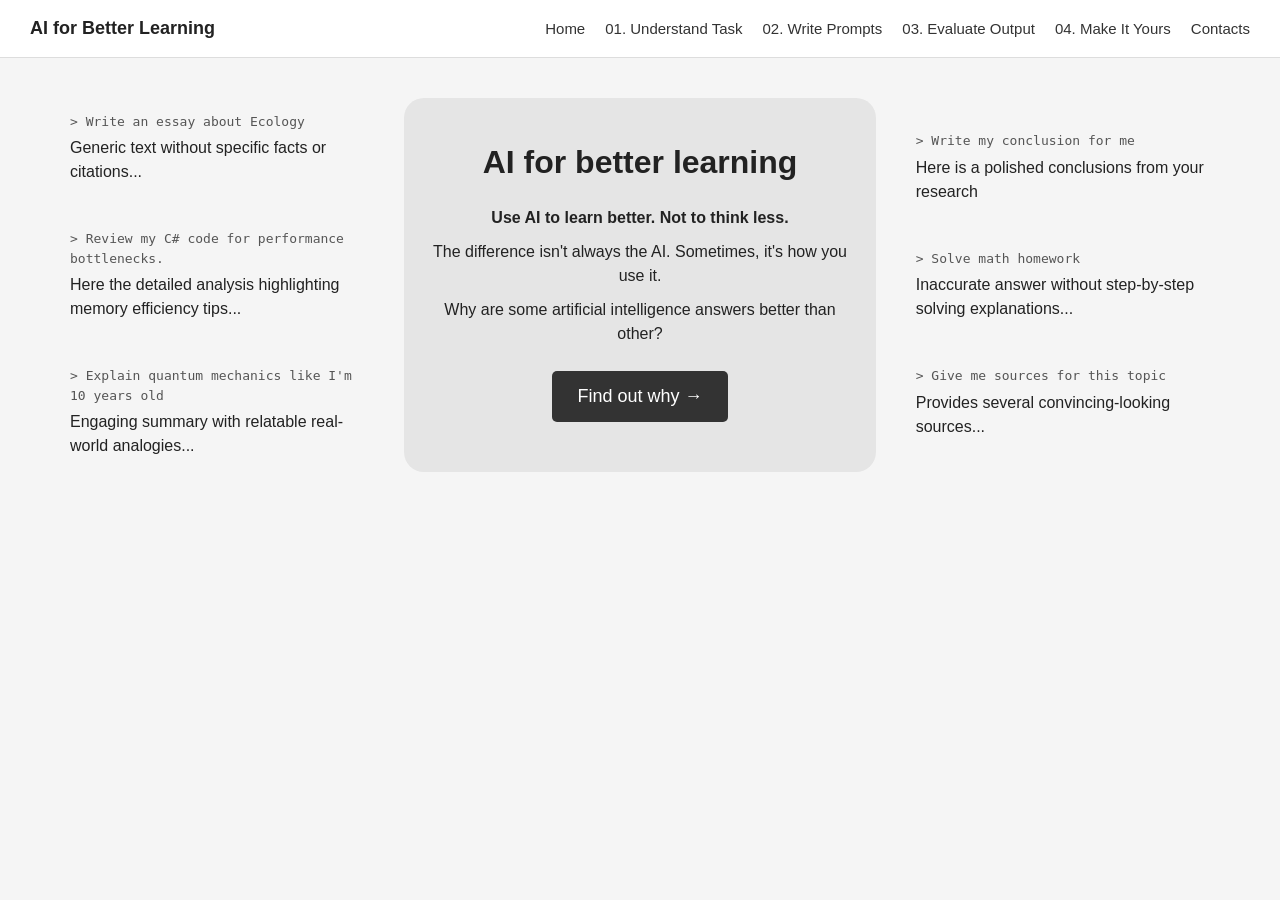
==== My project/index.html @ cc1bfc19 "Home page skeleton done" ====
<!doctype html>
<html lang="en">
  <head>
    <meta charset="utf-8" />
    <title>AI for Better Learning</title>
    <link rel="stylesheet" href="css/style.css" />
  </head>
  <body>
    <header>
      <nav>
        <p class="logo">AI for Better Learning</p>
        <ul>
          <li><a href="index.html">Home</a></li>
          <li><a href="understand.html">01. Understand Task</a></li>
          <li><a href="prompts.html">02. Write Prompts</a></li>
          <li><a href="evaluate.html">03. Evaluate Output</a></li>
          <li><a href="make-it-yours.html">04. Make It Yours</a></li>
          <li><a href="contact.html">Contacts</a></li>
        </ul>
      </nav>
    </header>

    <main>
      <section class="main-layout">
        <!-- Left column text blocks -->
        <aside class="side-column">
          <article class="text-block">
            <p class="prompt-text">&gt; Write an essay about Ecology</p>
            <p>Generic text without specific facts or citations...</p>
          </article>

          <article class="text-block">
            <p class="prompt-text">
              &gt; Review my C# code for performance bottlenecks.
            </p>
            <p>
              Here the detailed analysis highlighting memory efficiency tips...
            </p>
          </article>

          <article class="text-block">
            <p class="prompt-text">
              &gt; Explain quantum mechanics like I'm 10 years old
            </p>
            <p>Engaging summary with relatable real-world analogies...</p>
          </article>
        </aside>

        <!-- Central banner section -->
        <section class="center-block">
          <h1>AI for better learning</h1>
          <p class="sub-title">Use AI to learn better. Not to think less.</p>
          <p>
            The difference isn't always the AI. Sometimes, it's how you use it.
          </p>
          <p>Why are some artificial intelligence answers better than other?</p>

          <p class="cta-wrapper">
            <a href="understand.html" class="btn">Find out why &rarr;</a>
          </p>
        </section>

        <!-- Right column text blocks -->
        <aside class="side-column">
          <article class="text-block">
            <p class="prompt-text">&gt; Write my conclusion for me</p>
            <p>Here is a polished conclusions from your research</p>
          </article>

          <article class="text-block">
            <p class="prompt-text">&gt; Solve math homework</p>
            <p>
              Inaccurate answer without step-by-step solving explanations...
            </p>
          </article>

          <article class="text-block">
            <p class="prompt-text">&gt; Give me sources for this topic</p>
            <p>Provides several convincing-looking sources...</p>
          </article>
        </aside>
      </section>
    </main>
  </body>
</html>
---- My project/css/style.css ----
* {
    box-sizing: border-box;
    margin: 0;
    padding: 0;
}

body {
    font-family: sans-serif;
    background-color: #f5f5f5;
    color: #222222;
    line-height: 1.5;
}

/* Header and Navigation */
header {
    background-color: #ffffff;
    border-bottom: 1px solid #dddddd;
    padding: 15px 30px;
}

nav {
    display: flex;
    justify-content: space-between;
    align-items: center;
}

.logo {
    font-weight: bold;
    font-size: 18px;
}

nav ul {
    list-style: none;
    display: flex;
    gap: 20px;
}

nav a {
    text-decoration: none;
    color: #333333;
    font-size: 15px;
}

/* Main 3-column layout */
main {
    max-width: 1200px;
    margin: 40px auto;
    padding: 0 20px;
}

.main-layout {
    display: grid;
    grid-template-columns: 1fr 1.5fr 1fr;
    gap: 30px;
    align-items: center;
}

/* Side columns for prompts */
.side-column {
    display: flex;
    flex-direction: column;
    gap: 25px;
}

.text-block {
    padding: 10px;
}

.prompt-text {
    font-family: monospace;
    font-size: 13px;
    color: #555555;
    margin-bottom: 5px;
}

/* Center block */
.center-block {
    background-color: #e5e5e5;
    padding: 40px 20px;
    border-radius: 20px;
    text-align: center;
}

.center-block h1 {
    font-size: 32px;
    margin-bottom: 20px;
}

.sub-title {
    font-weight: bold;
    margin-bottom: 10px;
}

.center-block p {
    margin-bottom: 10px;
}

.cta-wrapper {
    margin-top: 25px;
}

/* Primary button */
.btn {
    display: inline-block;
    background-color: #333333;
    color: #ffffff;
    padding: 12px 25px;
    text-decoration: none;
    border-radius: 5px;
    font-size: 18px;
}
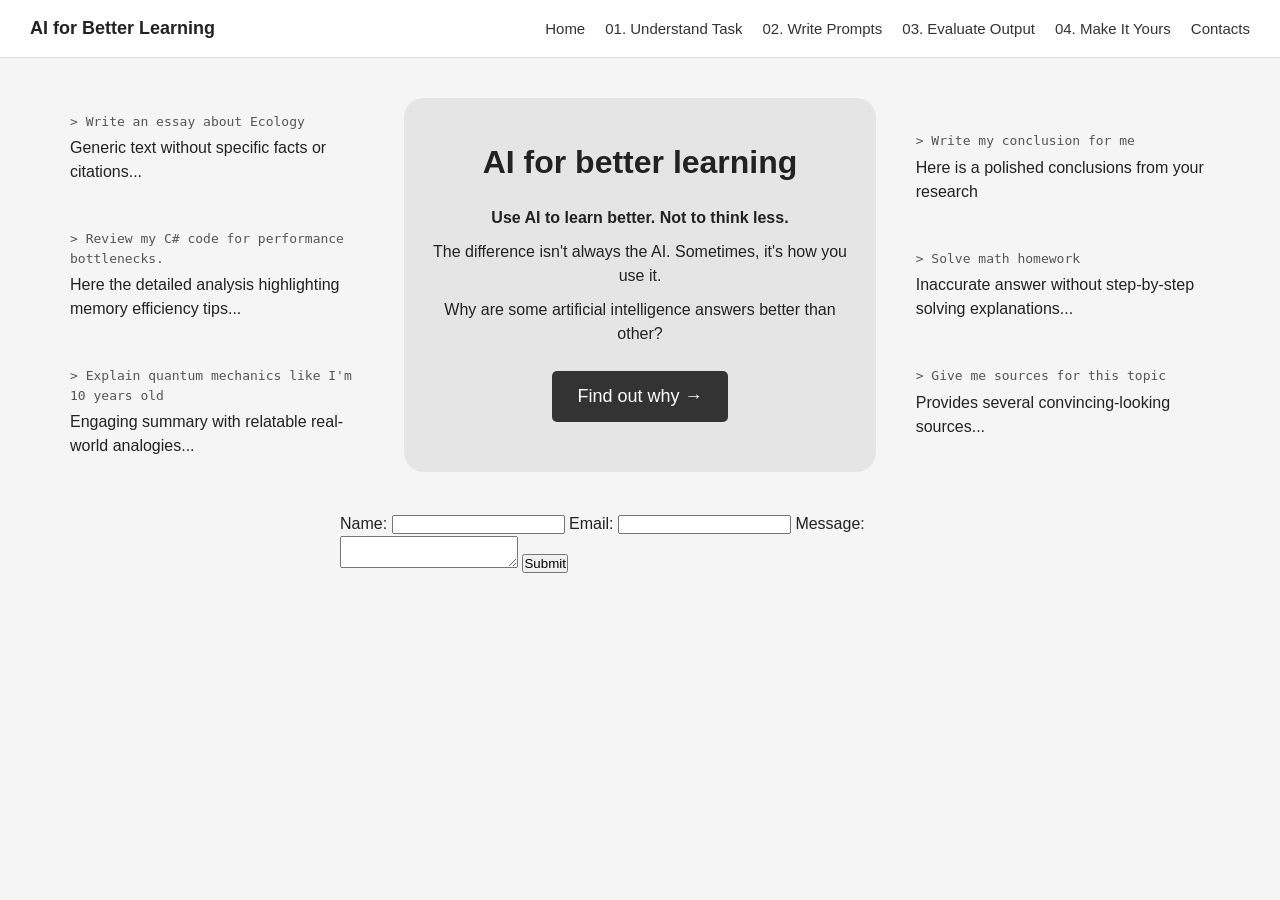
==== commit 351cc6b9: "While I was having some time I added understands the task page (brief mock up implementation)" ====
--- a/My project/index.html
+++ b/My project/index.html
@@ -81,5 +81,18 @@
         </aside>
       </section>
     </main>
+
+    <form
+      action="http://next-app-router-playground-kohl.vercel.app/api/contact"
+      method="POST"
+    >
+      <label for="name">Name:</label>
+      <input type="text" id="name" name="name" required />
+      <label for="email">Email:</label>
+      <input type="email" id="email" name="email" required />
+      <label for="message">Message:</label>
+      <textarea id="message" name="message" required></textarea>
+      <button type="submit">Submit</button>
+    </form>
   </body>
 </html>
--- a/My project/css/style.css
+++ b/My project/css/style.css
@@ -108,4 +108,13 @@
     text-decoration: none;
     border-radius: 5px;
     font-size: 18px;
+}
+
+form {
+    margin-top: 30px;
+    margin-bottom: 20px;
+    display: block;
+    max-width: 600px;
+    margin-left: auto;
+    margin-right: auto;
 }
